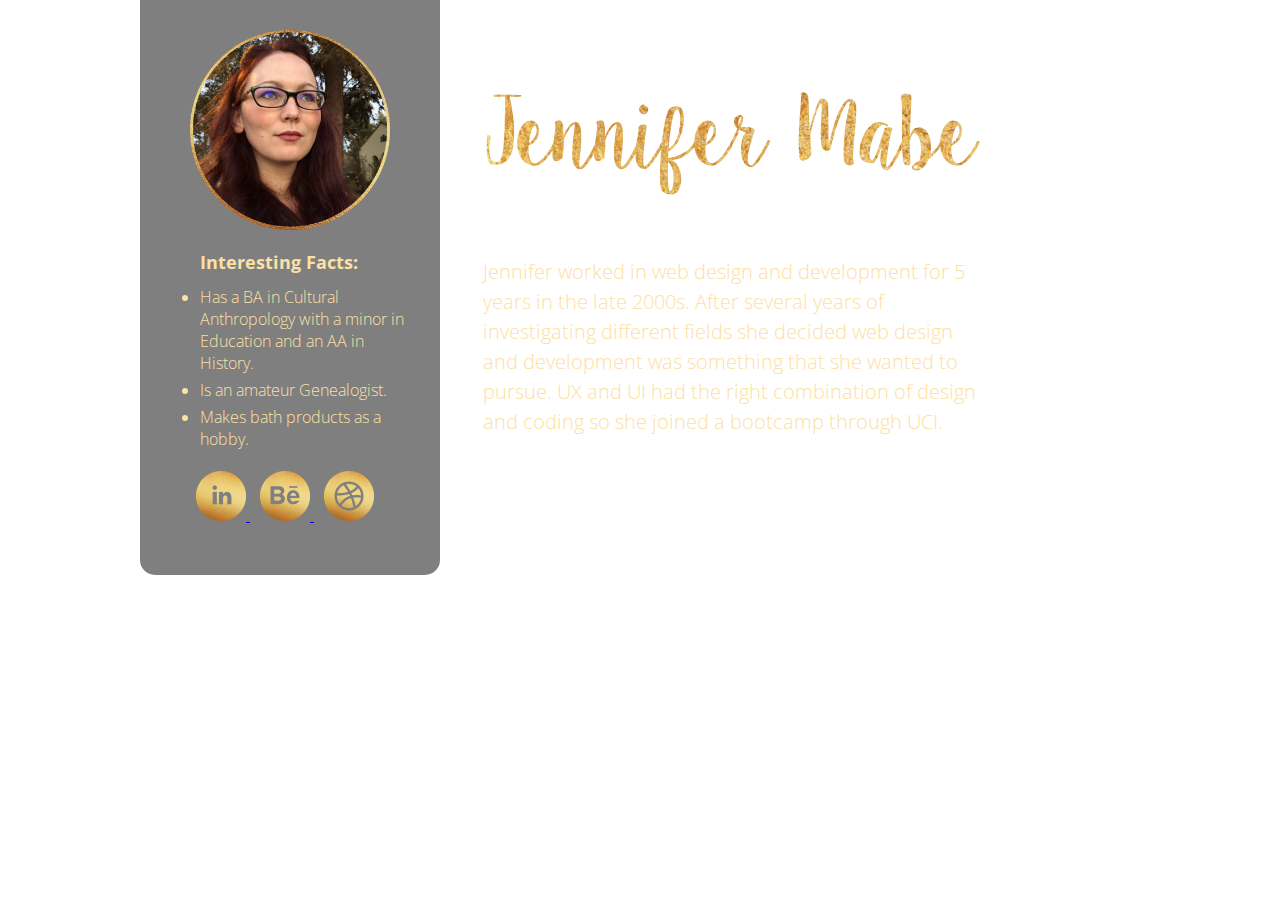
==== index.html @ ad446eb9 "Fix_for_Publish" ====
<!DOCTYPE html>
<html>
  <head>
    <title>About Jennifer Mabe</title>
    <link href="css/style.css" rel="stylesheet" type="text/css">
    <link href="https://fonts.googleapis.com/css?family=Open+Sans:300,400&display=swap" rel="stylesheet">
  </head>
  <body>
        <div class="grid">
                <div class="sideContent">
                        <section class="left">
                                <img src="images/PhotoJennifer.png" alt="Jennifer Mabe" id="PhotoJennifer">
                                <ul>
                                        <h1>Interesting Facts:</h1>
                                        <li>Has a BA in Cultural Anthropology with a minor in Education and an AA in History.</li>
                                        <li>Is an amateur Genealogist.</li>
                                        <li>Makes bath products as a hobby.</li>
                                </ul>
                                <a href="https://www.linkedin.com/in/jennifer-mabe-3247b216" class="SMLink" id="LinkedIn" target="_blank">
                                    <img src="images/GoldLinkedIn.png" alt="LinkedIn Link" class="smimage">
                                </a>
                                <a href="https://www.behance.net/jennifermabe" class="SMLink" target="_blank">
                                    <img src="images/GoldBehance.png" alt="Behance Link" class="smimage">
                                </a>
                                <a href="https://dribbble.com/jennifermabe" class="SMLink" target="_blank">
                                    <img src="images/GoldDribbble.png" alt="Dribbble Link" class="smimage">
                                </a>
                        </section>
                </div>
                <div class="content">
                        <section class="right">
                                <img src="images/jennifer.png" alt="Jennifer Mabe" id="Name">
                                <p>Jennifer worked in web design and development for 5 years in the late 2000s. After several years of investigating different fields she decided web design and development was something that she wanted to pursue. UX and UI had the right combination of design and coding so she joined a bootcamp through UCI.</p>
                        </section>
                </div>
        </div>
        <div class="mobile">
                <img src="images/PhotoJennifer.png" alt="Jennifer Mabe" id="PhotoJennifer">
                <img src="images/jennifer.png" alt="Jennifer Mabe" id="Name">
                <div class="paragraph">
                        <p>Jennifer worked in web design and development for 5 years in the late 2000s. After several years of investigating different fields she decided web design and development was something that she wanted to pursue. UX and UI had the right combination of design and coding so she joined a bootcamp through UCI.</p>
                </div>
                <ul>
                        <h1>Interesting Facts:</h1>
                        <li>Has a BA in Cultural Anthropology with a minor in Education and an AA in History.</li>
                        <li>Is an amateur Genealogist.</li>
                        <li>Makes bath products as a hobby.</li>
                </ul>
                <div class="links">
                        <a href="https://www.linkedin.com/in/jennifer-mabe-3247b216" class="SMLink" id="LinkedIn" target="_blank">
                                <img src="images/GoldLinkedIn.png" alt="LinkedIn Link" class="smimage">
                        </a>
                        <a href="https://www.behance.net/jennifermabe" class="SMLink" target="_blank">
                                <img src="images/GoldBehance.png" alt="Behance Link" class="smimage">
                        </a>
                        <a href="https://dribbble.com/jennifermabe" class="SMLink" target="_blank">
                                <img src="images/GoldDribbble.png" alt="Dribbble Link" class="smimage">
                        </a>
                </div>
        </div>
  </body>
---- css/style.css ----
body {
    background-image: url("../images/GreenFeathers.png");
    background-size: cover;
    background-repeat: no-repeat;
    margin-top: 0;
   }
.grid {
    max-width: 1000px;
    display: grid;
    height:800px;
    grid-template-rows: 1fr;
    grid-template-columns: 1fr 1fr 1fr;
    grid-template-areas:
    "leftContent content content"
    ;
    justify-content: center;
    margin: 0 auto;
    }
.sideContent {
    grid-area: leftContent;
    }
.content {
    grid-area: content;
    padding-top: 30px;
    padding-left: 10px;
    }
.left {
    max-width: 250px;
    text-align: center;
    padding: 30px 30px 50px 20px;
    background-color: rgba(0, 0, 0, 0.5);
    border-radius: 0px 0px 15px 15px;
}
#PhotoJennifer {
    width: 200px;
    margin-left: 10px;
}
ul {
    text-align: left;
}
h1 {
    font-family: 'Open Sans', sans-serif;
    font-size: 18px;
    color: #FCE0A5;
}
li {
    font-family: 'Open Sans', sans-serif;
    font-weight: 300;
    color: #FCE0A5;
    padding-bottom: 5px;
}
.SMLink {
    margin: 0 5px;
}
.smimage {
    width: 50px;
}
#Name {
    max-width: 500px;
    width: 100%;
    height: auto;
    margin-top: 50px;
}
p {
    font-family: 'Open Sans', sans-serif;
    font-weight: 300;
    color: #FCE0A5;
    font-size: 20px;
    max-width: 500px;
    width: 100%;
    margin-top: 50px;
    line-height: 1.5;
}
.mobile {
    display: none;
}
@media only screen and (max-width: 500px) {
    .grid {
        display: none;
    }
    .mobile {
        display: block;
        text-align: center;
    }
    body {
        background-image: url("../images/GreenFeathers.png");
        background-size: cover;
        background-repeat: no-repeat;
        margin-top: 0;
        padding-top: 20px;
       }
    #PhotoJennifer {
        width: 200px;
        margin: 0px;
    }
    ul {
        text-align: left;
        max-width: 300px;
        margin: 0 auto 20px auto;
    }
    h1 {
        font-family: 'Open Sans', sans-serif;
        font-size: 16px;
        color: #FCE0A5;
    }
    li {
        font-family: 'Open Sans', sans-serif;
        font-weight: 300;
        color: #FCE0A5;
        padding-bottom: 5px;
        max-width: 250px;
    }
    .SMLink {
        margin: 15px 5px;
    }
    .smimage {
        width: 50px;
    }
    .links {
        margin: 0 auto 20px auto;
    }
    #Name {
        max-width: 300px;
        margin-top: 0;
    }
    .paragraph {
        text-align: left;
        max-width: 300px;
        margin: 0 auto;
    }
    p {
        font-family: 'Open Sans', sans-serif;
        font-weight: 300;
        color: #FCE0A5;
        font-size: 16px;
        margin-top: 20px;
        line-height: 1.5;
    }
}
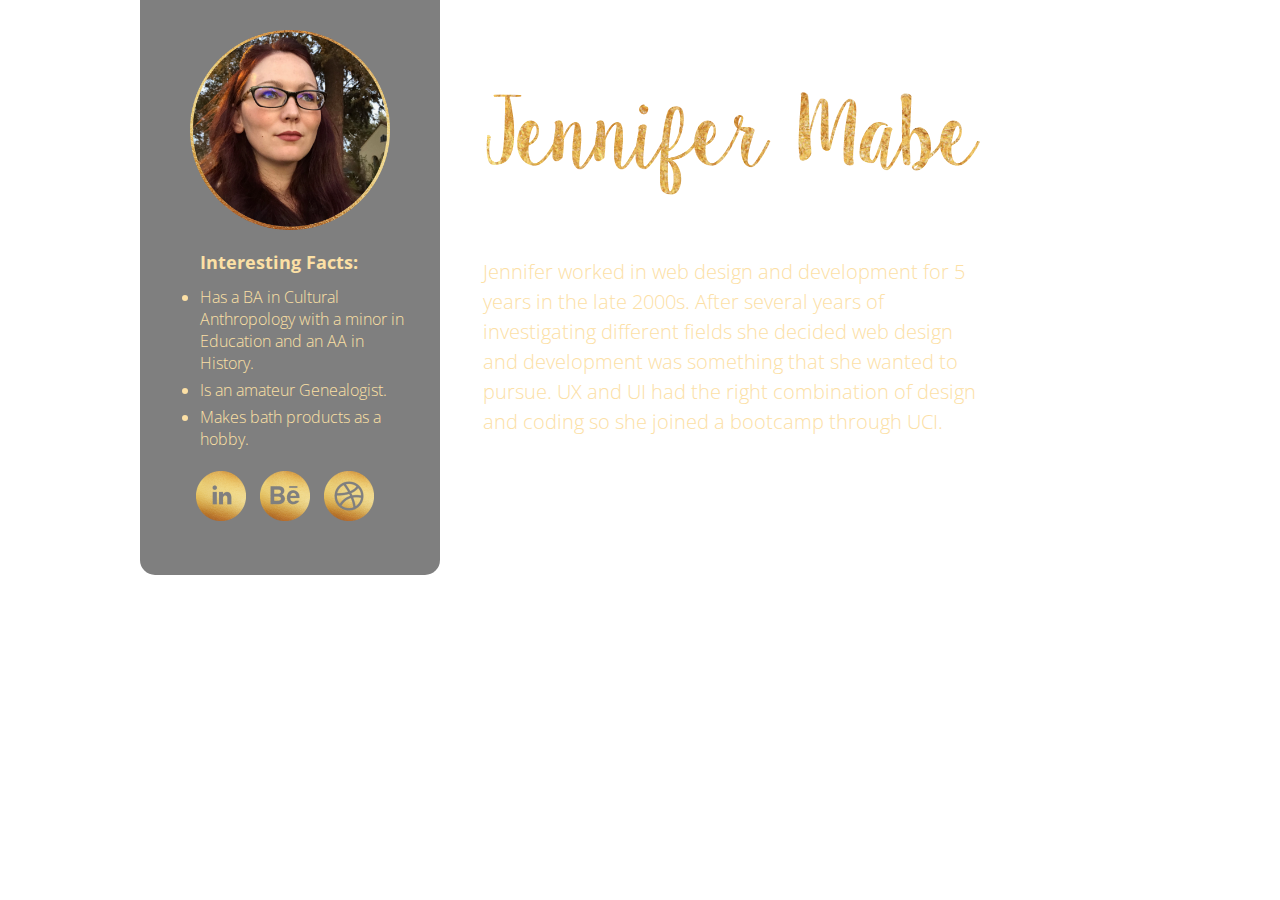
==== commit 5002c048: "AddedHoverImages" ====
--- a/index.html
+++ b/index.html
@@ -17,13 +17,10 @@
                                         <li>Makes bath products as a hobby.</li>
                                 </ul>
                                 <a href="https://www.linkedin.com/in/jennifer-mabe-3247b216" class="SMLink" id="LinkedIn" target="_blank">
-                                    <img src="images/GoldLinkedIn.png" alt="LinkedIn Link" class="smimage">
                                 </a>
-                                <a href="https://www.behance.net/jennifermabe" class="SMLink" target="_blank">
-                                    <img src="images/GoldBehance.png" alt="Behance Link" class="smimage">
+                                <a href="https://www.behance.net/jennifermabe" class="SMLink" id="behance" target="_blank">
                                 </a>
-                                <a href="https://dribbble.com/jennifermabe" class="SMLink" target="_blank">
-                                    <img src="images/GoldDribbble.png" alt="Dribbble Link" class="smimage">
+                                <a href="https://dribbble.com/jennifermabe" class="SMLink" id="dribbble" target="_blank">
                                 </a>
                         </section>
                 </div>
--- a/css/style.css
+++ b/css/style.css
@@ -52,9 +52,39 @@
 .SMLink {
     margin: 0 5px;
 }
-.smimage {
+#LinkedIn {
     width: 50px;
+    height: 50px;
+    display: inline-block;
+    background:transparent url('../images/GoldLinkedIn.png') center top no-repeat;
+    background-size: cover;
 }
+#LinkedIn:hover {
+    background-image: url('../images/GoldLinkedIn2.png');
+    background-size: cover;
+ }
+ #behance {
+    width: 50px;
+    height: 50px;
+    display: inline-block;
+    background:transparent url('../images/GoldBehance.png') center top no-repeat;
+    background-size: cover;
+}
+#behance:hover {
+    background-image: url('../images/GoldBehance2.png');
+    background-size: cover;
+ }
+ #dribbble {
+    width: 50px;
+    height: 50px;
+    display: inline-block;
+    background:transparent url('../images/GoldDribbble.png') center top no-repeat;
+    background-size: cover;
+}
+#dribbble:hover {
+    background-image: url('../images/GoldDribbble2.png');
+    background-size: cover;
+ }
 #Name {
     max-width: 500px;
     width: 100%;
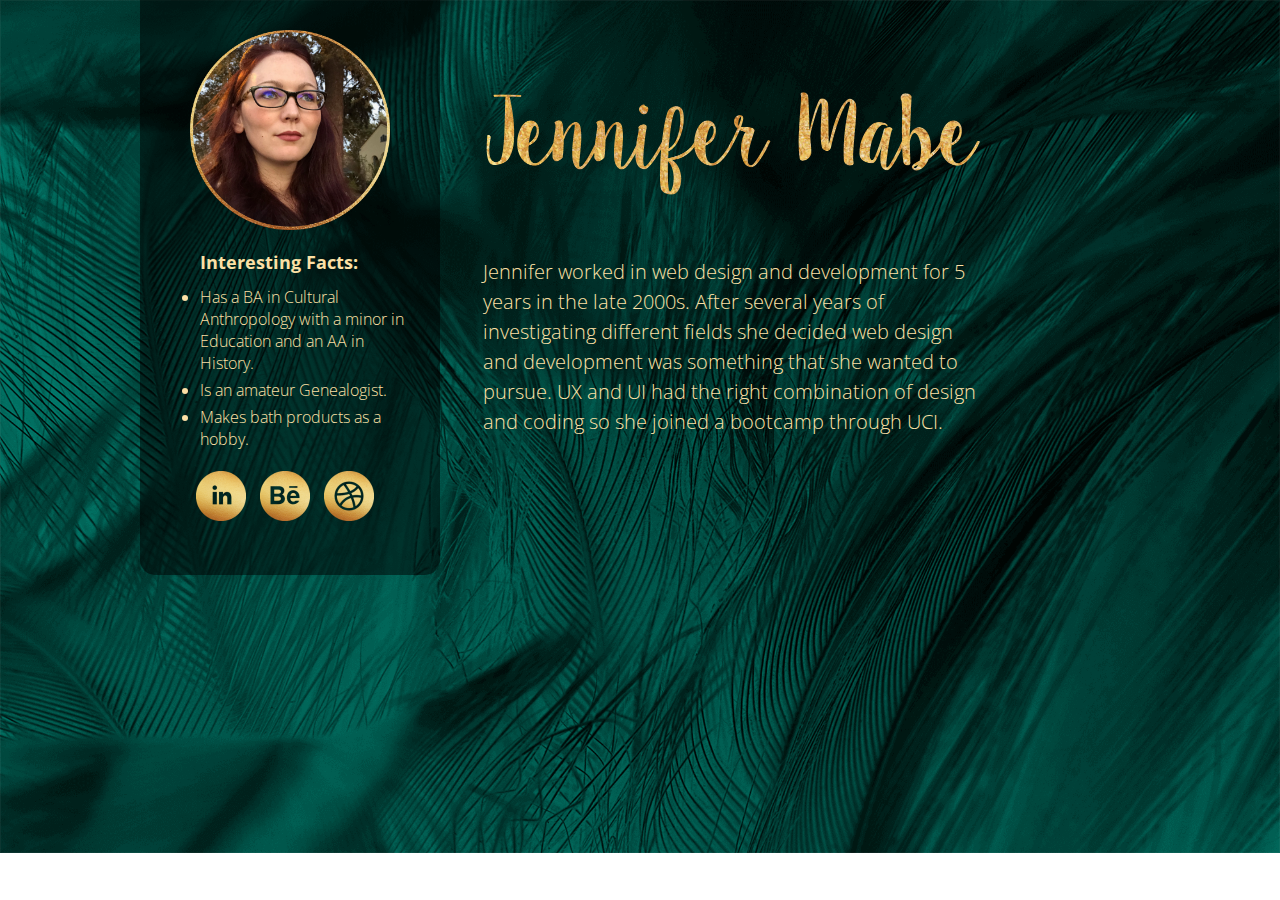
==== commit ab242d31: "ResponsiveMetaData" ====
--- a/index.html
+++ b/index.html
@@ -4,6 +4,7 @@
     <title>About Jennifer Mabe</title>
     <link href="css/style.css" rel="stylesheet" type="text/css">
     <link href="https://fonts.googleapis.com/css?family=Open+Sans:300,400&display=swap" rel="stylesheet">
+    <meta name="viewport" content="width=device-width">
   </head>
   <body>
         <div class="grid">
@@ -16,11 +17,11 @@
                                         <li>Is an amateur Genealogist.</li>
                                         <li>Makes bath products as a hobby.</li>
                                 </ul>
-                                <a href="https://www.linkedin.com/in/jennifer-mabe-3247b216" class="SMLink" id="LinkedIn" target="_blank">
+                                <a href="https://www.linkedin.com/in/jennifer-mabe-3247b216" id="LinkedIn" target="_blank">
                                 </a>
-                                <a href="https://www.behance.net/jennifermabe" class="SMLink" id="behance" target="_blank">
+                                <a href="https://www.behance.net/jennifermabe" id="behance" target="_blank">
                                 </a>
-                                <a href="https://dribbble.com/jennifermabe" class="SMLink" id="dribbble" target="_blank">
+                                <a href="https://dribbble.com/jennifermabe" id="dribbble" target="_blank">
                                 </a>
                         </section>
                 </div>
@@ -44,14 +45,11 @@
                         <li>Makes bath products as a hobby.</li>
                 </ul>
                 <div class="links">
-                        <a href="https://www.linkedin.com/in/jennifer-mabe-3247b216" class="SMLink" id="LinkedIn" target="_blank">
-                                <img src="images/GoldLinkedIn.png" alt="LinkedIn Link" class="smimage">
+                        <a href="https://www.linkedin.com/in/jennifer-mabe-3247b216" id="LinkedIn" target="_blank">
                         </a>
-                        <a href="https://www.behance.net/jennifermabe" class="SMLink" target="_blank">
-                                <img src="images/GoldBehance.png" alt="Behance Link" class="smimage">
+                        <a href="https://www.behance.net/jennifermabe" id="behance" target="_blank">
                         </a>
-                        <a href="https://dribbble.com/jennifermabe" class="SMLink" target="_blank">
-                                <img src="images/GoldDribbble.png" alt="Dribbble Link" class="smimage">
+                        <a href="https://dribbble.com/jennifermabe" id="dribbble" target="_blank">
                         </a>
                 </div>
         </div>
--- a/css/style.css
+++ b/css/style.css
@@ -1,5 +1,5 @@
 body {
-    background-image: url("../images/GreenFeathers.png");
+    background-image: url("../images/GreenFeathersSmall.png");
     background-size: cover;
     background-repeat: no-repeat;
     margin-top: 0;
@@ -49,12 +49,10 @@
     color: #FCE0A5;
     padding-bottom: 5px;
 }
-.SMLink {
-    margin: 0 5px;
-}
 #LinkedIn {
     width: 50px;
     height: 50px;
+    margin: 0 5px;
     display: inline-block;
     background:transparent url('../images/GoldLinkedIn.png') center top no-repeat;
     background-size: cover;
@@ -66,6 +64,7 @@
  #behance {
     width: 50px;
     height: 50px;
+    margin: 0 5px;
     display: inline-block;
     background:transparent url('../images/GoldBehance.png') center top no-repeat;
     background-size: cover;
@@ -77,6 +76,7 @@
  #dribbble {
     width: 50px;
     height: 50px;
+    margin: 0 5px;
     display: inline-block;
     background:transparent url('../images/GoldDribbble.png') center top no-repeat;
     background-size: cover;
@@ -113,7 +113,7 @@
         text-align: center;
     }
     body {
-        background-image: url("../images/GreenFeathers.png");
+        background-image: url("../images/GreenFeathersSmall.png");
         background-size: cover;
         background-repeat: no-repeat;
         margin-top: 0;
@@ -140,12 +140,42 @@
         padding-bottom: 5px;
         max-width: 250px;
     }
-    .SMLink {
+    #LinkedIn {
+        width: 50px;
+        height: 50px;
         margin: 15px 5px;
+        display: inline-block;
+        background:transparent url('../images/GoldLinkedIn.png') center top no-repeat;
+        background-size: cover;
     }
-    .smimage {
+    #LinkedIn:hover {
+        background-image: url('../images/GoldLinkedIn2.png');
+        background-size: cover;
+     }
+     #behance {
         width: 50px;
+        height: 50px;
+        margin: 15px 5px;
+        display: inline-block;
+        background:transparent url('../images/GoldBehance.png') center top no-repeat;
+        background-size: cover;
     }
+    #behance:hover {
+        background-image: url('../images/GoldBehance2.png');
+        background-size: cover;
+     }
+     #dribbble {
+        width: 50px;
+        height: 50px;
+        margin: 15px 5px;
+        display: inline-block;
+        background:transparent url('../images/GoldDribbble.png') center top no-repeat;
+        background-size: cover;
+    }
+    #dribbble:hover {
+        background-image: url('../images/GoldDribbble2.png');
+        background-size: cover;
+     }
     .links {
         margin: 0 auto 20px auto;
     }
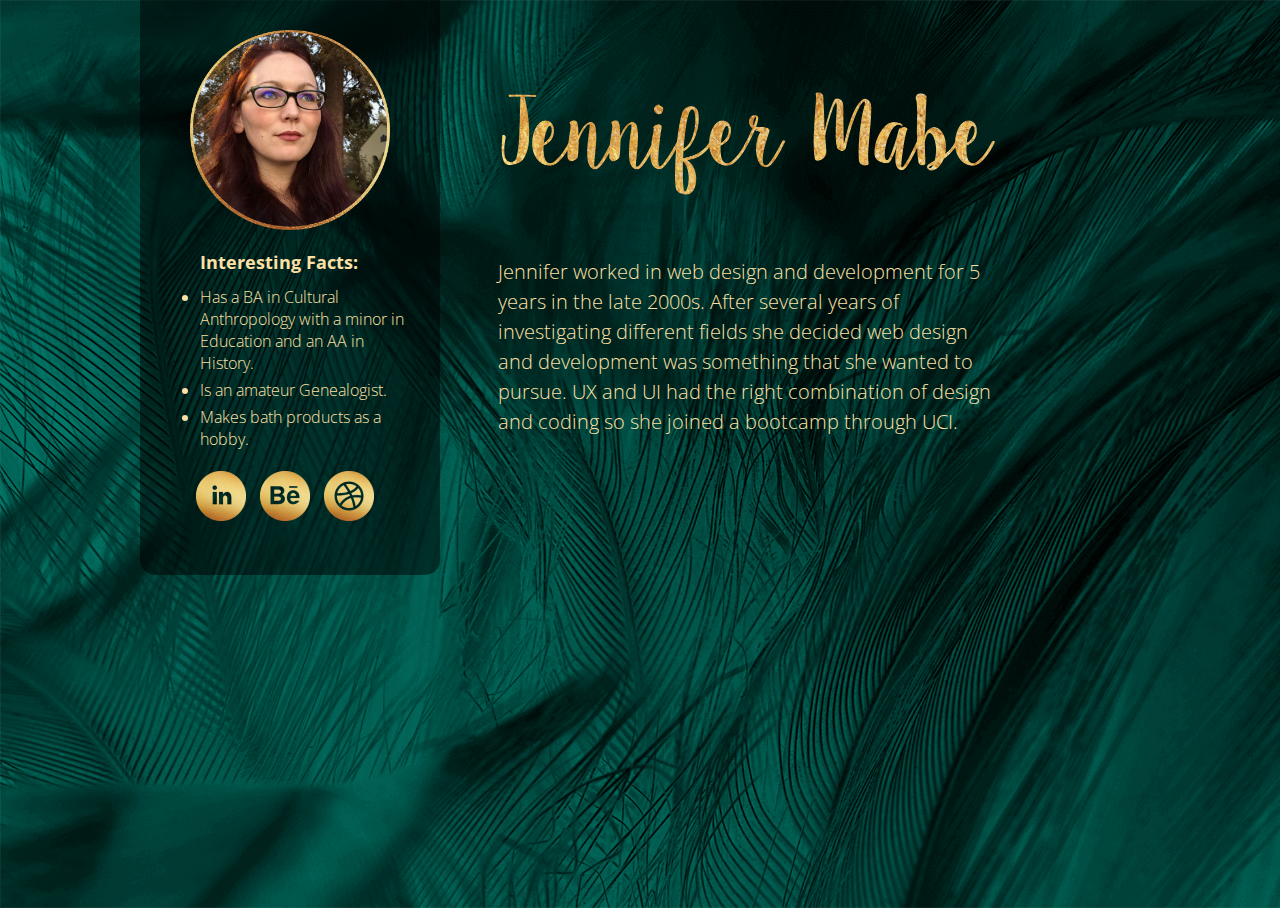
==== commit 09a1cdd0: "MinorAdjustments" ====
--- a/index.html
+++ b/index.html
@@ -4,10 +4,10 @@
     <title>About Jennifer Mabe</title>
     <link href="css/style.css" rel="stylesheet" type="text/css">
     <link href="https://fonts.googleapis.com/css?family=Open+Sans:300,400&display=swap" rel="stylesheet">
-    <meta name="viewport" content="width=device-width">
+    <meta name="viewport" content="width=device-width, initial-scale=1">
   </head>
   <body>
-        <div class="grid">
+        <section class="grid">
                 <div class="sideContent">
                         <section class="left">
                                 <img src="images/PhotoJennifer.png" alt="Jennifer Mabe" id="PhotoJennifer">
@@ -31,7 +31,7 @@
                                 <p>Jennifer worked in web design and development for 5 years in the late 2000s. After several years of investigating different fields she decided web design and development was something that she wanted to pursue. UX and UI had the right combination of design and coding so she joined a bootcamp through UCI.</p>
                         </section>
                 </div>
-        </div>
+        </section>
         <div class="mobile">
                 <img src="images/PhotoJennifer.png" alt="Jennifer Mabe" id="PhotoJennifer">
                 <img src="images/jennifer.png" alt="Jennifer Mabe" id="Name">
--- a/css/style.css
+++ b/css/style.css
@@ -7,7 +7,7 @@
 .grid {
     max-width: 1000px;
     display: grid;
-    height:800px;
+    height: 100vh;
     grid-template-rows: 1fr;
     grid-template-columns: 1fr 1fr 1fr;
     grid-template-areas:
@@ -30,6 +30,9 @@
     padding: 30px 30px 50px 20px;
     background-color: rgba(0, 0, 0, 0.5);
     border-radius: 0px 0px 15px 15px;
+}
+.right {
+    padding-left: 15px;
 }
 #PhotoJennifer {
     width: 200px;
